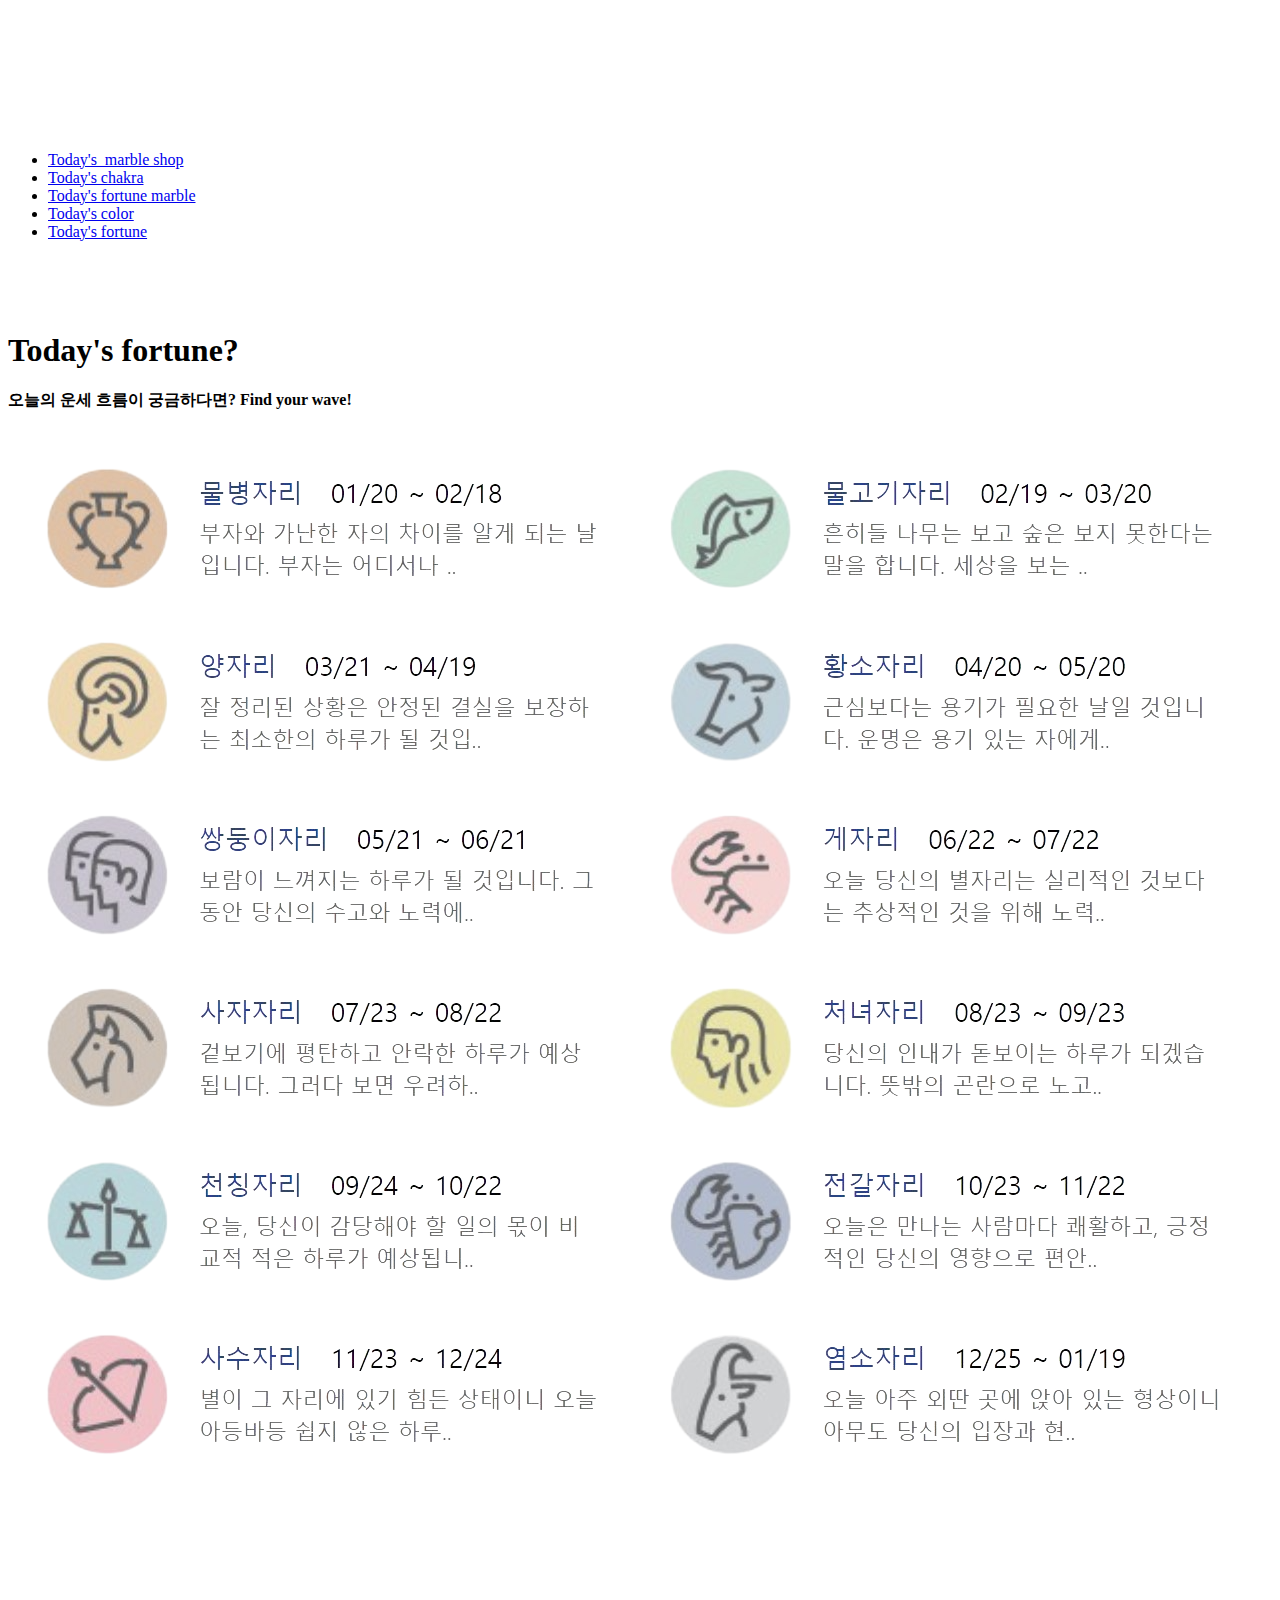
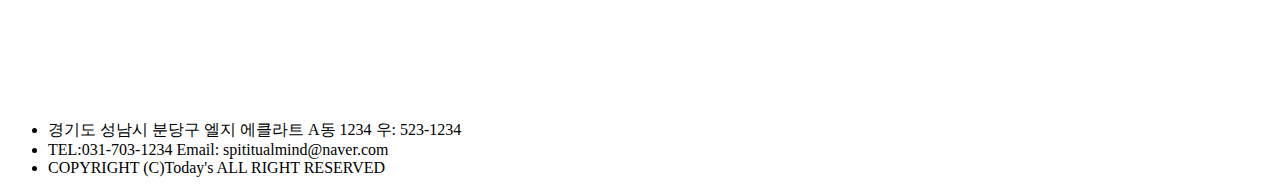
==== index.html @ ff2449c8 "Add files via upload" ====
<!DOCTYPE html>
<html lang="en">
<head>
    <meta charset="UTF-8">
    <meta http-equiv="X-UA-Compatible" content="IE=edge">
    <meta name="viewport" content="width=device-width, initial-scale=1.0">
    <title>Today's</title>
    <link rel="stylesheet" type="text/css" href="stylee.css">
</head>
<body>
    <header>
    <section id="main_img"></section>
    
       <a href="index.html"><img src='imgg/to.png' width='130'</a>
    
    
    
    </header>
        <div class="intro_bg">
            <div class="header" id="link_header">
                <div class="searchArea">
                    
                    <ul id="menu">
                        <li class="item"><a href="marble.html">Today's &nbsp;marble shop</a></li>

                        <li class="item"><a href="chakra.html">Today's&nbsp;chakra</a></li>

                        <li class="item"><a href="forma.html">Today's&nbsp;fortune marble</a></li>

                        <li class="item"><a href="color.html">Today's&nbsp;color</a></li>

                        <li class="item"><a href="fortune.html">Today's&nbsp;fortune</a></li>
                    </ul><br><br><br>
                   
                    <div class="intro_text">
                        <h1>Today's fortune?</h1>
                        <h4>오늘의 운세 흐름이 궁금하다면? Find your wave!</h4>
                        <img src="./imgg/sss.png">
                      </div><br><br><br><br><br><br><br><br><br><br><br><br>
                    <!-- intro end-->
                    
                </div>
            </div>
        </div>
   <div class="clear"></div>

    <footer>
        <ul id="address">
            <li>경기도 성남시 분당구 엘지 에클라트 A동 1234 우: 523-1234</li>
            <li>TEL:031-703-1234 Email: spititualmind@naver.com</li>
            <li>COPYRIGHT (C)Today's ALL RIGHT RESERVED</li>
        </ul>
</footer>
</div>
</body>
</html>
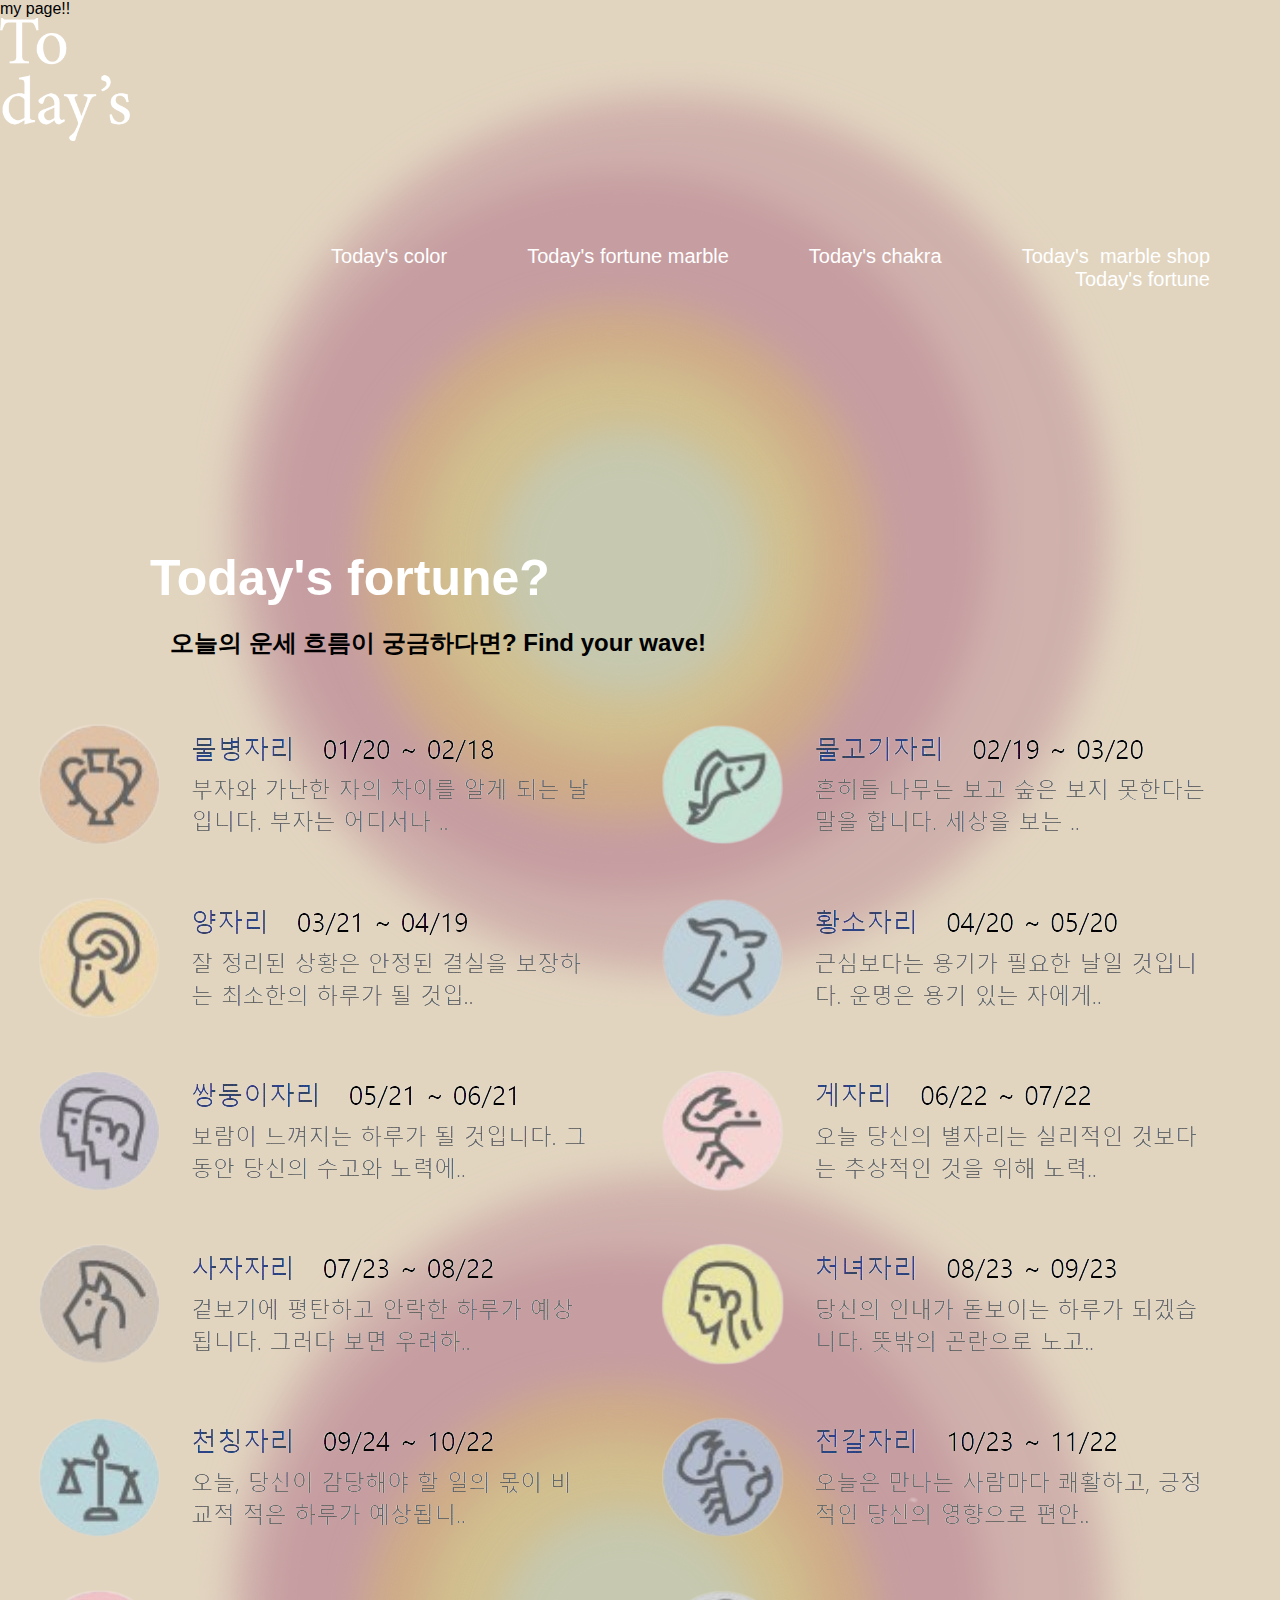
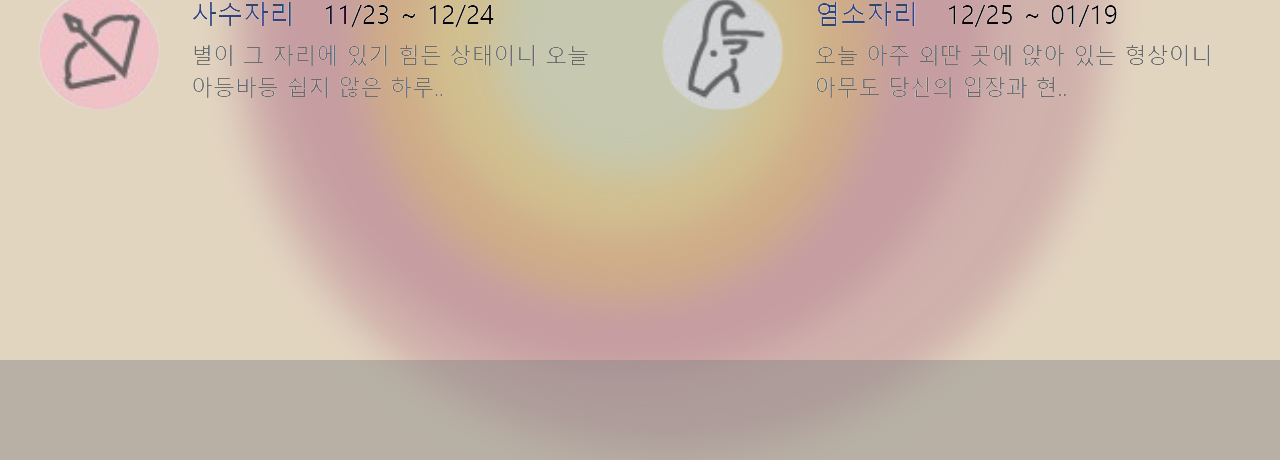
==== commit 73d396dc: "new file" ====
--- a/index.html
+++ b/index.html
@@ -8,10 +8,11 @@
     <link rel="stylesheet" type="text/css" href="stylee.css">
 </head>
 <body>
+    my page!!
     <header>
     <section id="main_img"></section>
     
-       <a href="index.html"><img src='imgg/to.png' width='130'</a>
+        <a href="index.html"><img src='./imgg/to.png' width='130'></a>
     
     
     
@@ -31,18 +32,18 @@
 
                         <li class="item"><a href="fortune.html">Today's&nbsp;fortune</a></li>
                     </ul><br><br><br>
-                   
+                    
                     <div class="intro_text">
                         <h1>Today's fortune?</h1>
                         <h4>오늘의 운세 흐름이 궁금하다면? Find your wave!</h4>
                         <img src="./imgg/sss.png">
-                      </div><br><br><br><br><br><br><br><br><br><br><br><br>
+                        </div><br><br><br><br><br><br><br><br><br><br><br><br>
                     <!-- intro end-->
                     
                 </div>
             </div>
         </div>
-   <div class="clear"></div>
+    <div class="clear"></div>
 
     <footer>
         <ul id="address">
@@ -53,4 +54,4 @@
 </footer>
 </div>
 </body>
-</html>+</html>
--- a/stylee.css
+++ b/stylee.css
@@ -0,0 +1,116 @@
+*{
+    font-family: 'Noto Sans KR', sans-serif;
+    list-style: none;
+    text-decoration: none;
+    border-collapse: collapse;
+    margin:0px;
+    padding: 0px;
+    
+
+}
+
+#main_img{
+    width: 100%
+    height: 100%;
+    background-image: url('bg.png');
+    background-repeat: no-repeat;
+    background-position: top;
+    
+}
+
+
+
+body{
+    background-image: url(./imgg/bg.png);
+    background-repeat: no repeat;
+    
+}
+header.visual img{
+    width: 100%;
+}
+h1{
+    font-size: 50px;
+    margin:250px 30px 20px 150px;
+    color:#fff
+
+}
+h4{
+    font-size: 24px;
+    margin:20px 30px 30px 170px;
+    color:#fff
+    font-weight: lighter;
+    
+}
+a{
+    color:#fff
+   
+ }
+li{
+    list-style-type:none;
+    margin:0 0 0 30px;
+}
+#logo{
+   width:0;
+   height:20px;
+   margin:50px 0 0 50px;
+}
+span{
+    height:20px;
+    margin:30px;
+}
+
+ul{
+    margin:50px;
+}
+#menu{
+    
+    font-size: 13px;
+    margin: 20px 20px 100px 200px;
+    
+}
+#menu li {
+    float: right;
+    font-size:20px;
+    display: inline;
+    margin: 0 20px 20    50px;
+    
+}
+.item{
+    margin-right:50px;
+}
+.span{
+    margin-right: 30px;
+}
+footer{
+    width: 1920px;
+    height: 100px;
+    margin: 0px;
+    background-color: rgba(129, 129, 129, 0.441);
+    
+}
+footer < li{
+
+    margin: 0px;
+    background-color: rgba(129, 129, 129, 0.441);
+    
+}
+#footer_box{
+    width: 100%;
+    
+ 
+    
+
+}
+#footer_logo{
+    float: left;
+    margin: 70px 0 0 20px;
+    
+
+}
+#address{
+    float: right;
+    margin: 50px 30px 0px 0;
+    color: rgb(168, 168, 168);
+    
+    font-size: 13px;
+}
